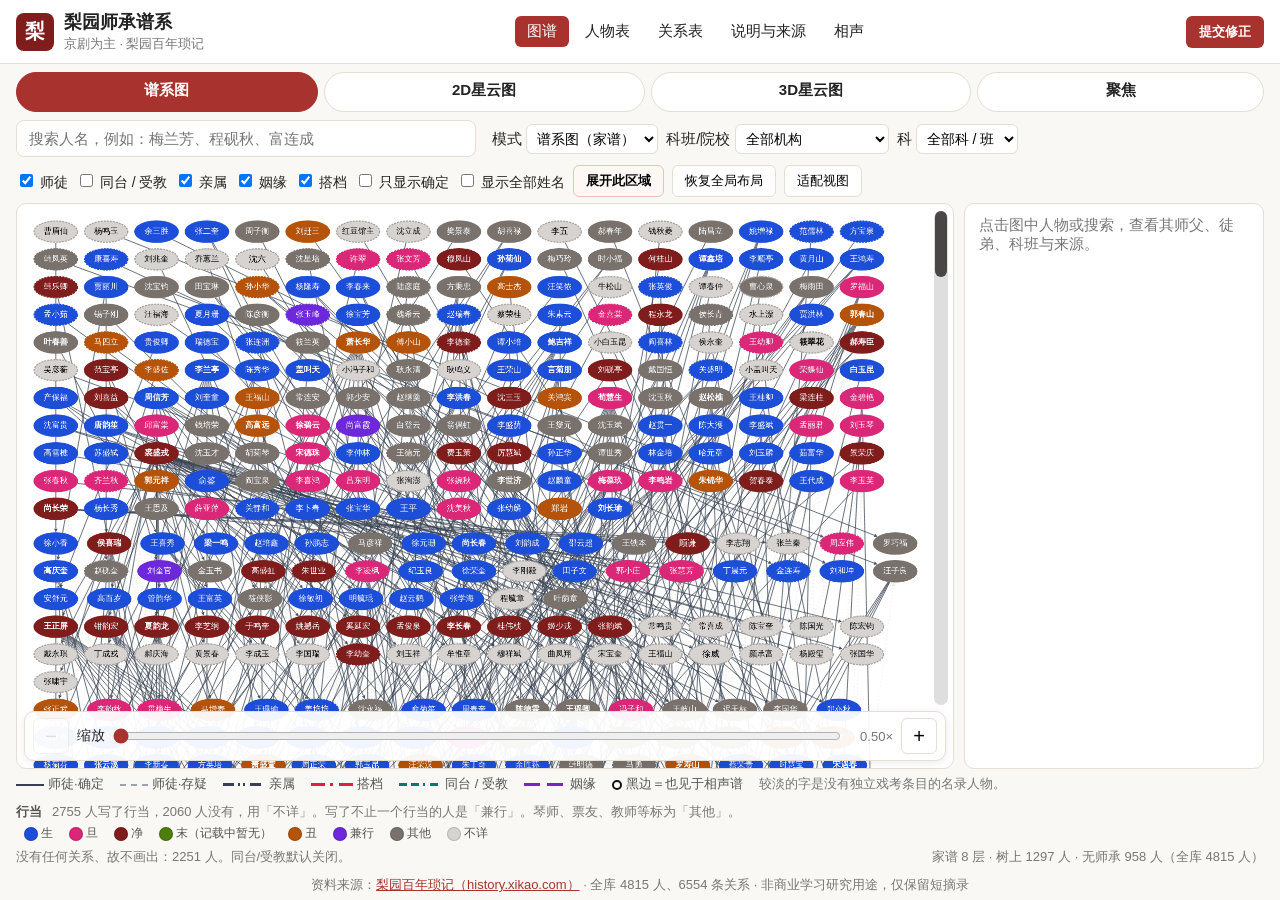
==== liyuan/index.html @ 57d7aba0 "Color the liyuan family tree by 生旦净末丑. The tree fill follows the recorded role, with 兼行 when more th" ====
<!doctype html>
<html lang="zh-CN">
<head>
<meta charset="utf-8">
<meta name="viewport" content="width=device-width, initial-scale=1">
<title>梨园师承谱系 · 京剧为主</title>
<meta name="description" content="根据梨园百年琐记整理的京剧为主师承谱系：师徒、亲属、搭档，以及科班与院校。">
<link rel="icon" href="data:image/svg+xml,%3Csvg xmlns='http://www.w3.org/2000/svg' viewBox='0 0 32 32'%3E%3Crect width='32' height='32' rx='6' fill='%237f1d1d'/%3E%3Ctext x='16' y='22' text-anchor='middle' font-size='18' fill='white' font-family='serif'%3E梨%3C/text%3E%3C/svg%3E">
<link rel="stylesheet" href="../assets/style.css">
<link rel="stylesheet" href="../assets/mobile.css">
<link rel="stylesheet" href="assets/liyuan.css">
</head>
<body>
<header>
  <div class="brand"><span class="logo">梨</span><div><h1>梨园师承谱系</h1><small>京剧为主 · 梨园百年琐记</small></div></div>
  <nav>
    <a href="#tree" data-view="graph">图谱</a>
    <a href="#people" data-view="people">人物表</a>
    <a href="#relations" data-view="relations">关系表</a>
    <a href="#about" data-view="about">说明与来源</a>
    <a href="../">相声</a>
  </nav>
  <button type="button" id="feedbackBtn" class="feedback-btn" title="需要 GitHub 账号。将打开预填好的议题；本站不接收邮件。">提交修正</button>
</header>

<main>
<section id="view-graph" class="view">
  <div class="mode-tabs" role="tablist">
    <a href="#tree" data-mode="tree" title="自上而下的家谱，一代一代往下排">谱系图</a>
    <a href="#nebula" data-mode="nebula" title="星团式布局">2D星云图</a>
    <a href="#3d" data-mode="network" title="全网络。地址 #graph 仍打开这一张">3D星云图</a>
    <a href="#graph" data-mode="ego" title="从一个人向外看师承">聚焦</a>
  </div>
  <div class="toolbar">
    <div class="search">
      <input id="q" type="search" placeholder="搜索人名，例如：梅兰芳、程砚秋、富连成" autocomplete="off">
      <ul id="suggest" class="suggest" hidden></ul>
    </div>
    <div class="ctrl">
      <label class="phone-hide">模式
        <select id="mode">
          <option value="tree">谱系图（家谱）</option>
          <option value="nebula">2D星云图</option>
          <option value="network">3D星云图</option>
          <option value="ego">聚焦所选人物</option>
        </select>
      </label>
      <label class="ego-only">向下代数 <select id="depthDown"><option>1</option><option selected>2</option><option>3</option><option>4</option></select></label>
      <label class="ego-only">向上 <select id="depthUp"><option>1</option><option>2</option><option>3</option><option selected>99</option></select></label>
      <label class="phone-hide" hidden>代数 <select id="gmin"></select> – <select id="gmax"></select></label>
      <label>科班/院校 <select id="inst"><option value="">全部机构</option></select></label>
      <label>科 <select id="cohort"><option value="">全部科 / 班</option></select></label>
      <button type="button" id="filterToggle" aria-expanded="false">筛选</button>
    </div>
    <div class="ctrl types">
      <label class="t-md"><input type="checkbox" data-type="master_disciple" checked> 师徒</label>
      <label class="t-other"><input type="checkbox" data-type="other"> 同台 / 受教</label>
      <label class="t-kin"><input type="checkbox" data-type="kin" checked> 亲属</label>
      <label class="t-mar"><input type="checkbox" data-type="marriage" checked> 姻缘</label>
      <label class="t-partner"><input type="checkbox" id="showPartner" checked> 搭档</label>
      <label class="t-dis"><input type="checkbox" id="onlyDoc"> 只显示确定</label>
      <label><input type="checkbox" id="labels"> 显示全部姓名</label>
      <button id="expand" type="button" title="放大到能看清姓名。其他人仍留在图上，缩小或拖动都能看到。">展开此区域</button>
      <button id="resetLayout" type="button" title="缩小，回到完整全局布局">恢复全局布局</button>
      <button id="fit" type="button">适配视图</button>
    </div>
  </div>
  <div class="graph-wrap">
    <div class="cy-stage">
      <div id="cy" aria-label="梨园师承关系图"></div>
      <svg id="hull" aria-hidden="true"></svg>
      <div class="zoombar" role="group" aria-label="缩放">
        <button type="button" id="zoomOut" aria-label="缩小">−</button>
        <span class="zoom-label" id="zoomLabel">缩放</span>
        <input id="zoom" type="range" min="0" max="1000" step="1" value="0" aria-labelledby="zoomLabel">
        <span id="zoomVal">1×</span>
        <button type="button" id="zoomIn" aria-label="放大">+</button>
      </div>
    </div>
    <div id="panelDock">
      <button type="button" id="panelHandle" class="panel-handle">人物详情</button>
      <aside id="panel"><div class="placeholder">点击图中人物或搜索，查看其师父、徒弟、科班与来源。</div></aside>
    </div>
  </div>
  <div class="legend">
    <span><i class="ln md"></i>师徒·确定</span>
    <span><i class="ln md-dis"></i>师徒·存疑</span>
    <span><i class="ln kin"></i>亲属</span>
    <span><i class="ln partner"></i>搭档</span>
    <span><i class="ln other"></i>同台 / 受教</span>
    <span><i class="ln mar"></i>姻缘</span>
    <span><i class="dot xo"></i>黑边＝也见于相声谱</span>
    <span class="muted">较淡的字是没有独立戏考条目的名录人物。</span>
    <div id="lyColorLegend" class="ly-color-legend"></div>
    <span class="muted" id="hiddenNote"></span>
    <span id="stat"></span>
  </div>
</section>

<section id="view-people" class="view" hidden>
  <div class="tbl-tools"><input id="pq" type="search" placeholder="筛选人物（姓名/艺名/行当）"> <select id="pgen"><option value="">全部行当</option></select> <span id="pcount"></span></div>
  <div class="tbl-wrap"><table id="ptable"><thead><tr>
    <th data-k="name">姓名</th><th data-k="hangdang">行当</th><th data-k="birth">生卒</th><th data-k="liupai">流派</th>
    <th data-k="masters">师父</th><th data-k="schools">科班/院校</th><th>来源</th></tr></thead><tbody></tbody></table></div>
</section>

<section id="view-relations" class="view" hidden>
  <div class="tbl-tools"><input id="rq" type="search" placeholder="筛选关系（人名/说明）">
    <select id="rtype"><option value="">全部类型</option><option value="master_disciple">师徒</option><option value="other">同台/受教</option><option value="kin">亲属</option><option value="marriage">姻缘</option><option value="partner">搭档</option></select>
    <select id="rconf"><option value="">全部可信度</option><option value="documented">确定</option><option value="disputed">存疑</option></select> <span id="rcount"></span></div>
  <div class="tbl-wrap"><table id="rtable"><thead><tr>
    <th data-k="type">类型</th><th data-k="fromName">从（师/长）</th><th data-k="toName">到（徒/亲）</th><th data-k="detail">说明</th><th data-k="confidence">可信度</th><th>来源</th></tr></thead><tbody></tbody></table></div>
</section>

<section id="view-about" class="view" hidden>
  <article class="about">
    <h2>说明</h2>
    <p>本页整理京剧为主的梨园师承，供个人、非商业的学习研究使用。资料来源：<a href="https://history.xikao.com/" target="_blank" rel="noopener">梨园百年琐记（history.xikao.com）</a>。每个人物侧栏都链回戏考原条目。正文只摘录条目开头的一小段，版权归原作者及戏考所有，请勿作商业用途或整篇转载。</p>
    <h3>图上有什么</h3>
    <ul>
      <li><b>师徒</b>只收录戏考师承谱图和正文里写明的拜师、学艺、私淑。同科班、同一科（如盛字科）或科班教师身份<b>不会</b>被当成师徒。</li>
      <li><b>搭档</b>包括长期合作、挎刀配戏、琴师与鼓师。<b>亲属</b>和<b>姻缘</b>来自族谱图与正文中的称谓。</li>
      <li><b>同台 / 受教</b>默认关掉。同台不等于固定搭档，受教不等于拜师；打开后图会密很多。</li>
      <li>确定关系用实线，存疑用虚线。一条关系都没有的人不画出。没有独立戏考条目、只出现在别人名单里的人画得更淡。</li>
      <li>菱形节点是和高置信度对上了相声谱系的人，侧栏可以一键跳到相声图谱里的同一人。</li>
    </ul>
    <h3>科班与院校</h3>
    <p>工具栏可以选择富连成、中华戏曲专科学校等机构，再选一科（喜、连、富、盛、世、元、韵……）。成员会高亮；在 2D星云图上，还会用一块半透明的范围把他们圈起来。谱系图按生、旦、净、末、丑上色。</p>
    <h3>谱系图</h3>
    <p>家谱自上而下。最早的一辈在上，然后一代一代往下。深度按师徒关系计算，不另造师父。没有师承、但有亲属或搭档的人放在下方「无师承，但有其他关系」。</p>
    <p class="muted" id="buildinfo"></p>
    <h3 id="srcs">来源列表</h3>
    <ol id="sourceList"></ol>
    <p id="hiddenAbout" hidden></p>
  </article>
</section>
</main>
<footer>资料来源：<a href="https://history.xikao.com/" target="_blank" rel="noopener">梨园百年琐记（history.xikao.com）</a> · <span id="footcount"></span> · 非商业学习研究用途，仅保留短摘录</footer>
<dialog id="feedbackDlg" aria-labelledby="fbHeading">
  <div class="dlg">
    <h2 id="fbHeading">提交修正</h2>
    <p>下面的标题和正文会带到 GitHub 的新议题里。请补上哪里有误、正确信息和来源链接。师承以戏考原文为准，请不要要求把同科班推成师徒。</p>
    <p class="notice">提交需要 GitHub 账号。本站没有邮箱或其他反馈通道。</p>
    <p class="fb-kicker">预填标题</p>
    <p id="fbTitle" class="fb-title"></p>
    <p class="fb-kicker">预填正文</p>
    <pre id="fbPreview" class="fb-preview"></pre>
    <div class="dlg-actions">
      <button type="button" id="fbClose">取消</button>
      <a id="feedbackGo" class="feedback-btn" target="_blank" rel="noopener">前往 GitHub 提交</a>
    </div>
  </div>
</dialog>
<script src="../vendor/cytoscape.min.js"></script>
<script src="../assets/mobile.js"></script>
<script src="assets/app.js"></script>
</body>
</html>
---- assets/style.css ----
:root{--bg:#faf8f4;--fg:#222;--muted:#777;--card:#fff;--line:#e4ded3;--accent:#a8322d;--md:#6b6b6b;--kin:#c0392b;--mar:#8e44ad;--other:#16a085;--dis:#e67e22}
*{box-sizing:border-box}
html,body{margin:0;height:100%;background:var(--bg);color:var(--fg);font-family:-apple-system,"PingFang SC","Noto Sans CJK SC","Microsoft YaHei",sans-serif;font-size:15px}
a{color:var(--accent)}
header{display:flex;align-items:center;justify-content:space-between;gap:12px;padding:10px 16px;background:#fff;border-bottom:1px solid var(--line);position:sticky;top:0;z-index:10;flex-wrap:wrap}
.brand{display:flex;align-items:center;gap:10px}
.logo{display:inline-grid;place-items:center;width:38px;height:38px;border-radius:8px;background:var(--accent);color:#fff;font-weight:700;font-size:20px;font-family:"Noto Serif CJK SC",serif}
h1{font-size:18px;margin:0;font-family:"Noto Serif CJK SC",serif}
.brand small{color:var(--muted)}
nav{display:flex;gap:4px;flex-wrap:wrap}
nav a{padding:6px 12px;border-radius:6px;text-decoration:none;color:var(--fg)}
nav a.active{background:var(--accent);color:#fff}
main{padding:12px 16px}
.mode-tabs{display:flex;gap:6px;margin:0 0 8px;flex-wrap:wrap}
.mode-tabs a{flex:1 1 auto;text-align:center;padding:8px 14px;border-radius:999px;text-decoration:none;border:1px solid var(--line);background:#fff;color:var(--fg);font-weight:600;min-height:40px}
.mode-tabs a.active{background:var(--accent);color:#fff;border-color:var(--accent)}
.toolbar{display:flex;flex-wrap:wrap;gap:8px 16px;align-items:center;margin-bottom:8px}
.search{position:relative;flex:1 1 280px;max-width:460px}
.search input{width:100%;padding:9px 12px;border:1px solid var(--line);border-radius:8px;font-size:15px;background:#fff}
.suggest{position:absolute;left:0;right:0;top:100%;margin:2px 0 0;padding:0;list-style:none;background:#fff;border:1px solid var(--line);border-radius:8px;max-height:320px;overflow:auto;z-index:20;box-shadow:0 6px 18px rgba(0,0,0,.08)}
.suggest li{padding:7px 12px;cursor:pointer;display:flex;justify-content:space-between;gap:8px}
.suggest li:hover,.suggest li.sel{background:#f4ece6}
.suggest small{color:var(--muted)}
.ctrl{display:flex;flex-wrap:wrap;gap:8px;align-items:center}
.ctrl select,.tbl-tools select,.tbl-tools input{padding:5px 6px;border:1px solid var(--line);border-radius:6px;background:#fff;font-size:14px}
.types label{font-size:14px;white-space:nowrap}
button{padding:6px 12px;border:1px solid var(--line);border-radius:6px;background:#fff;cursor:pointer}
button:disabled{opacity:.45;cursor:default}
#expand{border-color:#e7c3b8;background:#fff7f4;font-weight:600}
.graph-wrap{display:flex;gap:10px;height:calc(100vh - 210px);min-height:420px}
.cy-stage{position:relative;flex:1;min-width:0;min-height:0;display:flex}
#cy{flex:1;background:#fff;border:1px solid var(--line);border-radius:10px;min-width:0}
.zoombar{position:absolute;z-index:6;left:8px;right:8px;bottom:8px;display:flex;align-items:center;gap:8px;padding:6px 8px;background:rgba(255,255,255,.94);border:1px solid var(--line);border-radius:10px;box-shadow:0 2px 10px rgba(0,0,0,.08)}
.tree-scroll{position:absolute;z-index:7;display:none;background:rgba(28,25,23,.14);border-radius:8px;touch-action:none}
.tree-scroll.show{display:block}
.tree-scroll.y{width:14px;top:8px;right:6px;bottom:64px;cursor:pointer}
.tree-scroll.x{height:14px;left:8px;right:26px;bottom:58px;cursor:pointer}
.tree-scroll .thumb{position:absolute;background:#292524;border-radius:8px;opacity:.82}
.tree-scroll.y .thumb{left:1px;right:1px}
.tree-scroll.x .thumb{top:1px;bottom:1px}
.zoom-label{font-size:14px;white-space:nowrap}
.zoombar input[type=range]{flex:1;min-width:0;height:28px;margin:0;accent-color:var(--accent)}
.zoombar button{min-width:36px;height:36px;padding:0 10px;font-size:20px;line-height:1}
.zoombar button:disabled{opacity:.4;cursor:default}
#zoomVal{min-width:3.4em;text-align:right;font-variant-numeric:tabular-nums;color:var(--muted);font-size:13px}
.feedback-btn{background:var(--accent);color:#fff;border-color:transparent;font-weight:600}
a.feedback-btn{text-decoration:none;display:inline-block}
.feedback-btn:hover{filter:brightness(1.08)}
header .feedback-btn{white-space:nowrap}
.panel-actions{display:flex;flex-wrap:wrap;gap:8px;margin-top:12px}
.panel-actions button,.panel-actions .feedback-btn{flex:1 1 140px}
#panel{background:var(--card);border:1px solid var(--line);border-radius:10px;padding:12px 14px;overflow:auto}
.tree-only{display:none;gap:4px;align-items:center}
.xo-badge{margin:8px 0;padding:8px 10px;background:#fff7ed;border:1px solid #fdba74;border-radius:8px;font-size:14px}
.tree-only button.on{background:var(--accent);color:#fff;border-color:transparent}
#panel h2{margin:0 0 4px;font-family:"Noto Serif CJK SC",serif;font-size:22px}
#panel .meta{color:var(--muted);font-size:13px;margin-bottom:8px}
#panel h3{font-size:14px;margin:12px 0 4px;color:var(--accent)}
#panel ul{margin:0;padding-left:18px}
#panel li{margin:2px 0}
.pl{cursor:pointer;color:var(--accent);text-decoration:underline dotted}
.tag{display:inline-block;font-size:12px;padding:1px 6px;border-radius:10px;background:#f0e9e1;margin-left:4px;color:#555}
.tag.dis{background:#fde7d2;color:#a75500}
.placeholder{color:var(--muted)}
.legend{display:flex;flex-wrap:wrap;gap:6px 16px;font-size:13px;color:#555;margin-top:8px;align-items:center}
.ln{display:inline-block;width:28px;height:0;border-top:2px solid var(--md);vertical-align:middle;margin-right:4px}
.ln.md{border-top:2.5px solid #374151}
.ln.md-dis{border-top:2px dashed #9ca3af}
.ln.kin{width:42px;height:3px;border:none;background:repeating-linear-gradient(90deg,#374151 0 11px,transparent 11px 15px,#374151 15px 17px,transparent 17px 20px,#374151 20px 22px,transparent 22px 27px)}
.ln.mar{width:42px;height:3px;border:none;background:repeating-linear-gradient(90deg,#7e22ce 0 16px,transparent 16px 23px)}
.ln.other{width:42px;height:3px;border:none;background:repeating-linear-gradient(90deg,#0f766e 0 8px,transparent 8px 12px,#0f766e 12px 20px,transparent 20px 24px,#0f766e 24px 26px,transparent 26px 31px)}
.ln.partner{width:42px;height:3px;border:none;background:repeating-linear-gradient(90deg,#e11d48 0 14px,transparent 14px 19px,#e11d48 19px 22px,transparent 22px 28px)}
.gen-swatch{display:inline-block;width:14px;height:14px;border-radius:50%;vertical-align:middle;margin:0 3px 0 8px;box-shadow:inset 0 0 0 1px rgba(0,0,0,.15);background-color:#9ca3af}
.gen-swatch.stripe{background-image:repeating-linear-gradient(45deg,rgba(255,255,255,.85) 0 3.5px,transparent 3.5px 8px)}
.dot{display:inline-block;width:10px;height:10px;border-radius:50%;background:#bbb;margin-right:4px;vertical-align:middle}
#stat{margin-left:auto;color:var(--muted)}
.tbl-tools{display:flex;gap:8px;flex-wrap:wrap;align-items:center;margin-bottom:8px}
.tbl-tools input{min-width:240px}
.tbl-wrap{overflow:auto;background:#fff;border:1px solid var(--line);border-radius:10px;max-height:calc(100vh - 170px)}
table{border-collapse:collapse;width:100%;font-size:14px}
th,td{padding:6px 8px;border-bottom:1px solid #f0ebe3;text-align:left;vertical-align:top}
th{position:sticky;top:0;background:#f7f2ec;cursor:pointer;white-space:nowrap;user-select:none}
th.asc::after{content:" ▲"}th.desc::after{content:" ▼"}
td.notes{max-width:360px;color:#555;font-size:13px}
.about{max-width:860px;background:#fff;border:1px solid var(--line);border-radius:10px;padding:16px 22px;line-height:1.7}
.about h2,.about h3{font-family:"Noto Serif CJK SC",serif}
.muted{color:var(--muted)}
#sourceList{font-size:13px;word-break:break-all}
footer{padding:10px 16px;color:var(--muted);font-size:13px;text-align:center}
@media (min-width:821px){
  body:has(#view-graph:not([hidden])){
    height:100%;
    height:100dvh;
    overflow:hidden;
    display:flex;
    flex-direction:column;
  }
  body:has(#view-graph:not([hidden])) main{
    flex:1 1 auto;
    min-height:0;
    display:flex;
    flex-direction:column;
    overflow:hidden;
    padding:8px 16px 4px;
  }
  body:has(#view-graph:not([hidden])) #view-graph{
    flex:1 1 auto;
    min-height:0;
    display:flex;
    flex-direction:column;
    overflow:hidden;
  }
  body:has(#view-graph:not([hidden])) .toolbar{margin-bottom:6px}
  body:has(#view-graph:not([hidden])) .graph-wrap{
    flex:1 1 auto;
    height:auto;
    min-height:0;
  }
  body:has(#view-graph:not([hidden])) .legend{
    flex:0 1 auto;
    max-height:min(168px,24vh);
    overflow:auto;
    margin-top:6px;
  }
  body:has(#view-graph:not([hidden])) footer{flex:0 0 auto;padding:6px 16px}
}
dialog{border:none;border-radius:12px;padding:0;max-width:560px;width:min(560px,calc(100vw - 24px));box-shadow:0 16px 48px rgba(0,0,0,.22);color:var(--fg)}
dialog::backdrop{background:rgba(0,0,0,.45)}
.dlg{padding:16px 18px 18px;max-height:min(84vh,760px);overflow:auto}
.dlg h2{margin:0 0 8px;font-family:"Noto Serif CJK SC",serif;font-size:20px}
.dlg p{margin:8px 0;line-height:1.6}
.dlg .notice{background:#f7f2ec;border-radius:8px;padding:8px 10px}
.fb-kicker{margin:12px 0 2px;font-size:12px;color:var(--muted)}
.fb-title{margin:0;font-weight:700}
.fb-preview{margin:0;max-height:28vh;overflow:auto;white-space:pre-wrap;word-break:break-word;background:#faf8f4;border:1px solid var(--line);border-radius:8px;padding:8px 10px;font:13px/1.55 inherit}
.dlg-actions{display:flex;justify-content:flex-end;gap:8px;flex-wrap:wrap;margin-top:14px}
@media (max-width:820px){
  .graph-wrap{flex-direction:column;height:auto}
  .cy-stage{flex:none;height:62vh;min-height:360px}
  #cy{height:100%;min-height:0}
  .zoombar{left:6px;right:6px;bottom:6px;padding:8px}
  .zoombar button{min-width:44px;height:44px}
  .zoombar input[type=range]{height:36px}
  #panel{width:auto;max-height:none}
  header{padding:8px 10px} main{padding:8px}
  header .feedback-btn,.panel-actions button{min-height:44px;padding:8px 14px}
  .tbl-wrap{max-height:none}
  .dlg-actions{justify-content:stretch}
  .dlg-actions button,.dlg-actions a{flex:1 1 auto;text-align:center}
}
---- assets/mobile.css ----
/* Layout shells. data-layout is set by assets/mobile.js. */
html, body { max-width: 100%; }
html[data-layout="sheet"] body,
html[data-layout="drawer"] body { overflow-x: hidden; }

.panel-handle {
  display: none;
  border: 0;
  background: transparent;
  font-weight: 700;
  color: var(--accent, #a8322d);
  min-height: 44px;
  width: 100%;
  cursor: pointer;
}
.panel-handle::before {
  content: "";
  display: block;
  width: 36px;
  height: 4px;
  border-radius: 4px;
  background: #d9d0c4;
  margin: 0 auto 4px;
}

#filterToggle { display: none; min-height: 44px; }

/* Phone portrait and folded narrow screens: bottom sheet. */
html[data-layout="sheet"] header { padding: 8px 10px; gap: 6px; }
html[data-layout="sheet"] h1 { font-size: 16px; }
html[data-layout="sheet"] .brand small { display: none; }
html[data-layout="sheet"] nav { order: 3; width: 100%; overflow-x: auto; flex-wrap: nowrap; }
html[data-layout="sheet"] nav a { flex: 0 0 auto; min-height: 40px; display: inline-flex; align-items: center; }
html[data-layout="sheet"] main { padding: 8px; }
html[data-layout="sheet"] .mode-tabs { flex-wrap: nowrap; overflow-x: auto; gap: 4px; }
html[data-layout="sheet"] .mode-tabs a { flex: 0 0 auto; padding: 8px 12px; font-size: 14px; min-height: 44px; display: inline-flex; align-items: center; }
html[data-layout="sheet"] #filterToggle { display: inline-flex; align-items: center; }
html[data-layout="sheet"] .toolbar .ctrl.types { display: none; width: 100%; }
html[data-layout="sheet"] .toolbar.filters-open .ctrl.types { display: flex; }
html[data-layout="sheet"] .search { flex: 1 1 100%; max-width: none; }
html[data-layout="sheet"] body,
html[data-layout="drawer"] body {
  height: 100%;
  display: flex;
  flex-direction: column;
}
html[data-layout="sheet"] main,
html[data-layout="drawer"] main {
  flex: 1 1 auto;
  min-height: 0;
  display: flex;
  flex-direction: column;
  overflow: auto;
  padding: 6px 8px;
}
html[data-layout="sheet"] #view-graph:not([hidden]),
html[data-layout="drawer"] #view-graph:not([hidden]) {
  flex: 1 1 auto;
  min-height: 0;
  height: 100%;
  display: flex;
  flex-direction: column;
  overflow: hidden;
}
html[data-layout="sheet"] .phone-hide,
html[data-layout="drawer"] .phone-hide { display: none; }
html[data-layout="sheet"] .graph-wrap,
html[data-layout="drawer"] .graph-wrap {
  flex: 1 1 auto;
  display: flex;
  flex-direction: column;
  height: auto;
  min-height: 140px;
}
html[data-layout="sheet"] .cy-stage,
html[data-layout="drawer"] .cy-stage { flex: 1 1 auto; height: auto; min-height: 0; }
html[data-layout="sheet"] .legend {
  max-height: 2.6em;
  overflow: hidden;
  margin-top: 4px;
}
html[data-layout="sheet"] footer,
html[data-layout="drawer"] footer { display: none; }
html[data-layout="sheet"] #panelDock {
  position: fixed;
  left: 0;
  right: 0;
  bottom: 0;
  z-index: 30;
  width: auto;
  height: min(52vh, 460px);
  background: #fff;
  border: 1px solid var(--line, #e4ded3);
  border-radius: 16px 16px 0 0;
  box-shadow: 0 -8px 28px rgba(0,0,0,.12);
  display: flex;
  flex-direction: column;
  transition: transform .22s ease;
}
html[data-layout="sheet"] #panelDock.collapsed { transform: translateY(calc(100% - 48px)); }
html[data-layout="sheet"] .panel-handle { display: block; }
html[data-layout="sheet"] #panel {
  width: auto;
  flex: 1;
  border: 0;
  border-radius: 0;
  min-height: 0;
}
html[data-layout="sheet"] .zoombar { bottom: 56px; }
html[data-layout="sheet"] .legend { font-size: 12px; }

/* Phone landscape: graph uses the wide area, details in a right drawer. */
html[data-layout="drawer"] header { padding: 6px 10px; flex-wrap: nowrap; gap: 8px; }
html[data-layout="drawer"] nav { flex-wrap: nowrap; overflow-x: auto; }
html[data-layout="drawer"] .mode-tabs { flex-wrap: nowrap; overflow-x: auto; margin-bottom: 4px; }
html[data-layout="drawer"] .toolbar { flex-wrap: nowrap; overflow-x: auto; gap: 6px; margin-bottom: 4px; }
html[data-layout="drawer"] .search { flex: 1 1 160px; min-width: 120px; max-width: none; }
html[data-layout="drawer"] .legend { display: none; }
html[data-layout="drawer"] .brand small,
html[data-layout="drawer"] header .feedback-btn { display: none; }
html[data-layout="drawer"] main { padding: 6px 8px; }
html[data-layout="drawer"] .mode-tabs a { min-height: 40px; padding: 6px 10px; font-size: 13px; display: inline-flex; align-items: center; }
html[data-layout="drawer"] #filterToggle { display: inline-flex; align-items: center; }
html[data-layout="drawer"] .toolbar .ctrl.types { display: none; }
html[data-layout="drawer"] .toolbar.filters-open .ctrl.types { display: flex; width: 100%; }
html[data-layout="drawer"] .graph-wrap {
  min-height: 120px;
}
html[data-layout="drawer"] #panelDock {
  position: fixed;
  top: 52px;
  right: 0;
  bottom: 0;
  z-index: 30;
  width: min(300px, 46vw);
  background: #fff;
  border-left: 1px solid var(--line, #e4ded3);
  box-shadow: -8px 0 24px rgba(0,0,0,.1);
  display: flex;
  flex-direction: row;
  transition: transform .22s ease;
}
html[data-layout="drawer"] #panelDock.collapsed { transform: translateX(calc(100% - 44px)); }
html[data-layout="drawer"] .panel-handle {
  display: flex;
  align-items: center;
  justify-content: center;
  width: 44px;
  min-height: 44px;
  writing-mode: vertical-rl;
  border-right: 1px solid var(--line, #e4ded3);
}
html[data-layout="drawer"] .panel-handle::before { display: none; }
html[data-layout="drawer"] #panel { width: auto; flex: 1; border: 0; border-radius: 0; min-width: 0; }

/* Tablet / unfolded foldable: keep the two-pane desktop arrangement. */
html[data-layout="pane"] .graph-wrap {
  display: flex;
  flex-direction: row;
  flex-wrap: nowrap;
  align-items: stretch;
  height: calc(var(--app-h, 100vh) - 220px);
  min-height: 420px;
}
html[data-layout="pane"] body:has(#view-graph:not([hidden])) .graph-wrap{
  height:auto;
  min-height:0;
}
html[data-layout="pane"] .cy-stage { flex: 1 1 auto; height: auto; min-height: 0; min-width: 0; }
html[data-layout="pane"] #panelDock {
  display: flex;
  flex-direction: column;
  width: 300px;
  flex: 0 0 300px;
  min-width: 0;
  min-height: 0;
  position: relative;
}
html[data-layout="pane"] #panel { width: auto; flex: 1; max-height: none; }

html[data-layout="sheet"] button,
html[data-layout="drawer"] button,
html[data-layout="sheet"] .mode-tabs a,
html[data-layout="drawer"] .mode-tabs a { min-height: 40px; }
---- liyuan/assets/liyuan.css ----
.logo { background: #7f1d1d; }
#hull {
  position: absolute;
  inset: 0;
  width: 100%;
  height: 100%;
  pointer-events: none;
  z-index: 4;
  overflow: visible;
}
#hull path {
  fill: rgba(180, 83, 9, 0.14);
  stroke: rgba(154, 52, 18, 0.8);
  stroke-width: 2;
}
#hull text {
  font-size: 15px;
  font-weight: 700;
  fill: #9a3412;
  text-anchor: middle;
}
.dot.xo {
  background: #fff;
  border: 2px solid #111;
  transform: none;
  border-radius: 50%;
}
.ly-color-legend{flex:1 1 100%;display:flex;flex-direction:column;gap:4px;margin-top:4px}
.ly-keyline{display:flex;flex-wrap:wrap;gap:6px 10px;align-items:center}
.ly-keyline button.on{background:var(--accent);color:#fff;border-color:transparent}
.ly-chips{display:flex;flex-wrap:wrap;gap:2px 8px}
.ly-chip{display:inline-flex;align-items:center;font-size:12px;white-space:nowrap}
#roleFold summary{cursor:pointer;font-weight:700}
#roleFold p{margin:4px 0}
.bio { margin: 8px 0; line-height: 1.6; font-size: 14px; }
#inst, #cohort { max-width: 11em; }
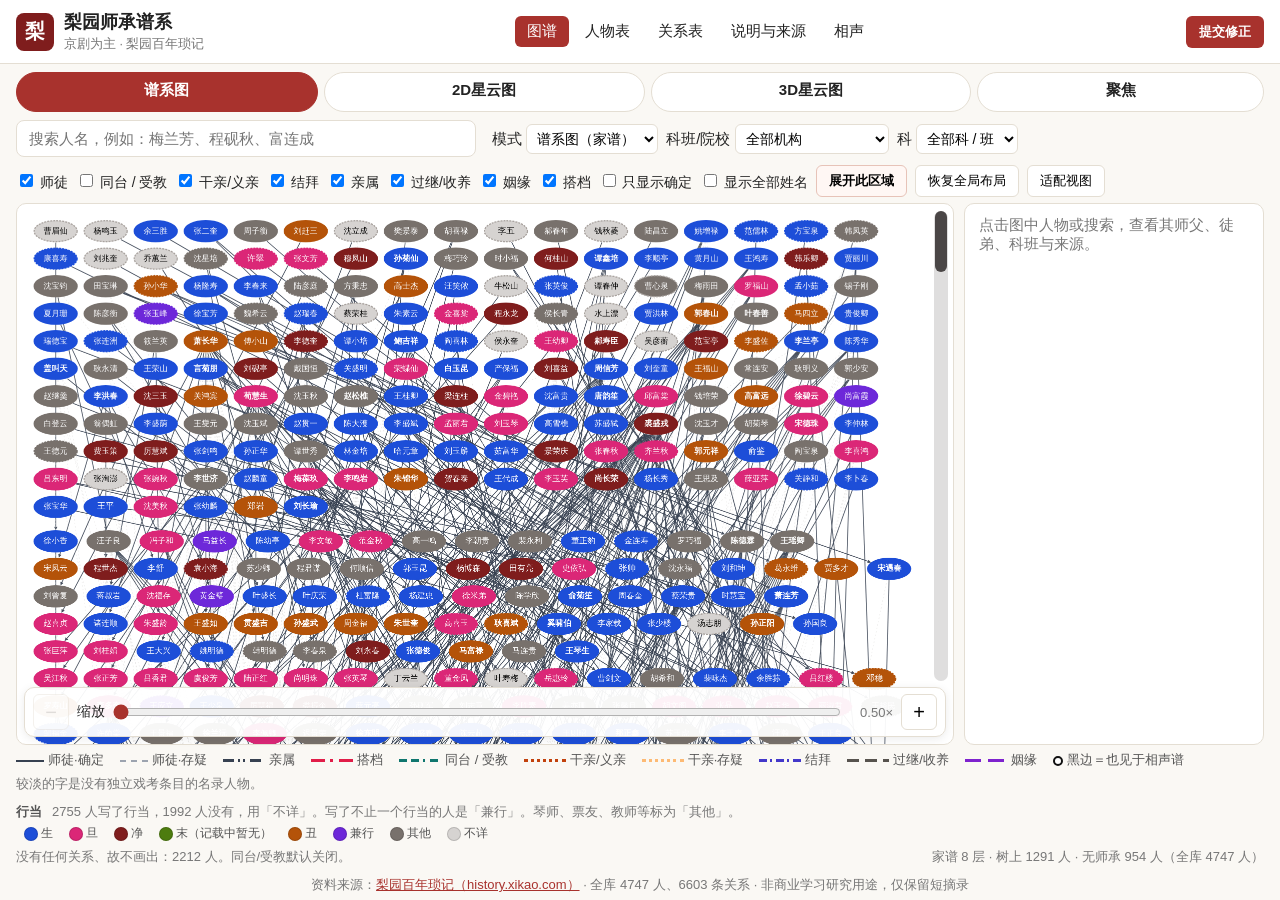
==== commit 534b5ff6: "补上干亲、结拜和过继关系。 相声与梨园各收入新边，并改正已有义父义子的方向。图谱、星云图、关系表和图例分别用点线、点划线和疏虚线区分这三类，存疑的线更淡。  Co-authored-by: accur" ====
--- a/liyuan/index.html
+++ b/liyuan/index.html
@@ -55,7 +55,10 @@
     <div class="ctrl types">
       <label class="t-md"><input type="checkbox" data-type="master_disciple" checked> 师徒</label>
       <label class="t-other"><input type="checkbox" data-type="other"> 同台 / 受教</label>
+      <label class="t-ganqin"><input type="checkbox" data-type="ganqin" checked> 干亲/义亲</label>
+      <label class="t-jiebai"><input type="checkbox" data-type="jiebai" checked> 结拜</label>
       <label class="t-kin"><input type="checkbox" data-type="kin" checked> 亲属</label>
+      <label class="t-guoji"><input type="checkbox" data-type="guoji" checked> 过继/收养</label>
       <label class="t-mar"><input type="checkbox" data-type="marriage" checked> 姻缘</label>
       <label class="t-partner"><input type="checkbox" id="showPartner" checked> 搭档</label>
       <label class="t-dis"><input type="checkbox" id="onlyDoc"> 只显示确定</label>
@@ -88,6 +91,10 @@
     <span><i class="ln kin"></i>亲属</span>
     <span><i class="ln partner"></i>搭档</span>
     <span><i class="ln other"></i>同台 / 受教</span>
+    <span><i class="ln ganqin"></i>干亲/义亲</span>
+    <span><i class="ln ganqin-dis"></i>干亲·存疑</span>
+    <span><i class="ln jiebai"></i>结拜</span>
+    <span><i class="ln guoji"></i>过继/收养</span>
     <span><i class="ln mar"></i>姻缘</span>
     <span><i class="dot xo"></i>黑边＝也见于相声谱</span>
     <span class="muted">较淡的字是没有独立戏考条目的名录人物。</span>
@@ -106,7 +113,7 @@
 
 <section id="view-relations" class="view" hidden>
   <div class="tbl-tools"><input id="rq" type="search" placeholder="筛选关系（人名/说明）">
-    <select id="rtype"><option value="">全部类型</option><option value="master_disciple">师徒</option><option value="other">同台/受教</option><option value="kin">亲属</option><option value="marriage">姻缘</option><option value="partner">搭档</option></select>
+    <select id="rtype"><option value="">全部类型</option><option value="master_disciple">师徒</option><option value="other">同台/受教</option><option value="ganqin">干亲/义亲</option><option value="jiebai">结拜</option><option value="kin">亲属</option><option value="guoji">过继/收养</option><option value="marriage">姻缘</option><option value="partner">搭档</option></select>
     <select id="rconf"><option value="">全部可信度</option><option value="documented">确定</option><option value="disputed">存疑</option></select> <span id="rcount"></span></div>
   <div class="tbl-wrap"><table id="rtable"><thead><tr>
     <th data-k="type">类型</th><th data-k="fromName">从（师/长）</th><th data-k="toName">到（徒/亲）</th><th data-k="detail">说明</th><th data-k="confidence">可信度</th><th>来源</th></tr></thead><tbody></tbody></table></div>
@@ -120,6 +127,7 @@
     <ul>
       <li><b>师徒</b>只收录戏考师承谱图和正文里写明的拜师、学艺、私淑。同科班、同一科（如盛字科）或科班教师身份<b>不会</b>被当成师徒。</li>
       <li><b>搭档</b>包括长期合作、挎刀配戏、琴师与鼓师。<b>亲属</b>和<b>姻缘</b>来自族谱图与正文中的称谓。</li>
+      <li><b>干亲/义亲</b>是橙色点线，箭头由义父或义母指向义子、义女。<b>结拜</b>是靛蓝色点划线，没有箭头。<b>过继/收养</b>用亲属的灰色，虚线更疏。较淡的线是存疑。</li>
       <li><b>同台 / 受教</b>默认关掉。同台不等于固定搭档，受教不等于拜师；打开后图会密很多。</li>
       <li>确定关系用实线，存疑用虚线。一条关系都没有的人不画出。没有独立戏考条目、只出现在别人名单里的人画得更淡。</li>
       <li>菱形节点是和高置信度对上了相声谱系的人，侧栏可以一键跳到相声图谱里的同一人。</li>
@@ -154,5 +162,6 @@
 <script src="../vendor/cytoscape.min.js"></script>
 <script src="../assets/mobile.js"></script>
 <script src="assets/app.js"></script>
+<!-- Cloudflare Web Analytics --><script type='module' src='https://static.cloudflareinsights.com/beacon.min.js' data-cf-beacon='{"token": "337a81f2145c44d1aca19c5d9b5fbe1d"}'></script><!-- End Cloudflare Web Analytics -->
 </body>
 </html>
--- a/assets/style.css
+++ b/assets/style.css
@@ -69,6 +69,10 @@
 .ln.kin{width:42px;height:3px;border:none;background:repeating-linear-gradient(90deg,#374151 0 11px,transparent 11px 15px,#374151 15px 17px,transparent 17px 20px,#374151 20px 22px,transparent 22px 27px)}
 .ln.mar{width:42px;height:3px;border:none;background:repeating-linear-gradient(90deg,#7e22ce 0 16px,transparent 16px 23px)}
 .ln.other{width:42px;height:3px;border:none;background:repeating-linear-gradient(90deg,#0f766e 0 8px,transparent 8px 12px,#0f766e 12px 20px,transparent 20px 24px,#0f766e 24px 26px,transparent 26px 31px)}
+.ln.ganqin{width:42px;height:0;border:none;border-top:3px dotted #c2410c}
+.ln.ganqin-dis{width:42px;height:0;border:none;border-top:3px dotted #fdba74}
+.ln.jiebai{width:42px;height:3px;border:none;background:repeating-linear-gradient(90deg,#4338ca 0 8px,transparent 8px 11px,#4338ca 11px 13px,transparent 13px 17px)}
+.ln.guoji{width:42px;height:3px;border:none;background:repeating-linear-gradient(90deg,#57534e 0 12px,transparent 12px 18px)}
 .ln.partner{width:42px;height:3px;border:none;background:repeating-linear-gradient(90deg,#e11d48 0 14px,transparent 14px 19px,#e11d48 19px 22px,transparent 22px 28px)}
 .gen-swatch{display:inline-block;width:14px;height:14px;border-radius:50%;vertical-align:middle;margin:0 3px 0 8px;box-shadow:inset 0 0 0 1px rgba(0,0,0,.15);background-color:#9ca3af}
 .gen-swatch.stripe{background-image:repeating-linear-gradient(45deg,rgba(255,255,255,.85) 0 3.5px,transparent 3.5px 8px)}
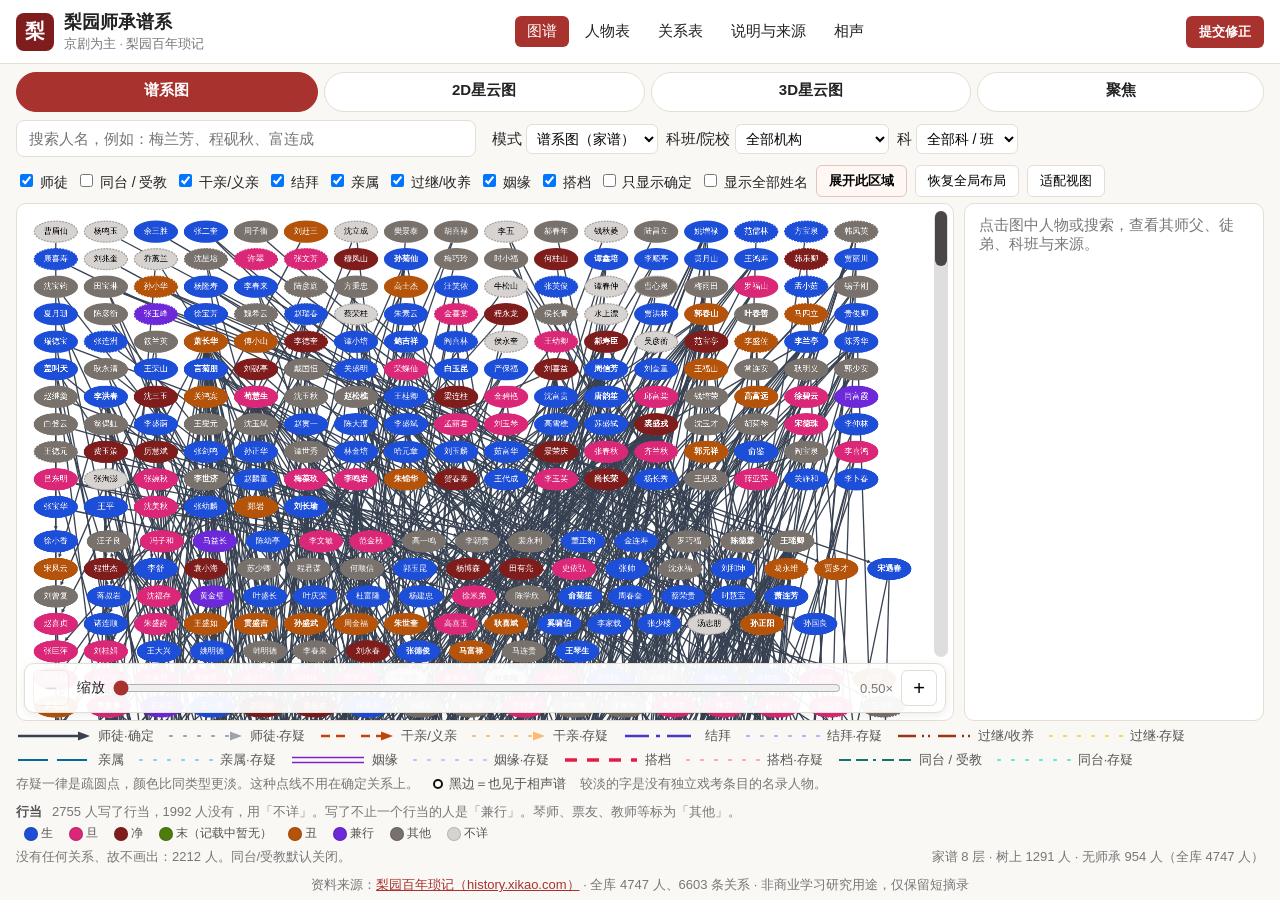
==== commit 9feeff3a: "统一关系线型：存疑一律用疏圆点，颜色和线样与图例一致。 师徒不再被选中高亮涂成实线红色；每种关系用各自的颜色和线样，图例改成同样的线样并始终全部展开。  Co-authored-by: accurat" ====
--- a/liyuan/index.html
+++ b/liyuan/index.html
@@ -86,16 +86,23 @@
     </div>
   </div>
   <div class="legend">
-    <span><i class="ln md"></i>师徒·确定</span>
-    <span><i class="ln md-dis"></i>师徒·存疑</span>
-    <span><i class="ln kin"></i>亲属</span>
-    <span><i class="ln partner"></i>搭档</span>
-    <span><i class="ln other"></i>同台 / 受教</span>
-    <span><i class="ln ganqin"></i>干亲/义亲</span>
-    <span><i class="ln ganqin-dis"></i>干亲·存疑</span>
-    <span><i class="ln jiebai"></i>结拜</span>
-    <span><i class="ln guoji"></i>过继/收养</span>
-    <span><i class="ln mar"></i>姻缘</span>
+    <span><i class="ln" data-line="md"></i>师徒·确定</span>
+    <span><i class="ln" data-line="md" data-dis="1"></i>师徒·存疑</span>
+    <span><i class="ln" data-line="ganqin"></i>干亲/义亲</span>
+    <span><i class="ln" data-line="ganqin" data-dis="1"></i>干亲·存疑</span>
+    <span><i class="ln" data-line="jiebai"></i>结拜</span>
+    <span><i class="ln" data-line="jiebai" data-dis="1"></i>结拜·存疑</span>
+    <span><i class="ln" data-line="guoji"></i>过继/收养</span>
+    <span><i class="ln" data-line="guoji" data-dis="1"></i>过继·存疑</span>
+    <span><i class="ln" data-line="kin"></i>亲属</span>
+    <span><i class="ln" data-line="kin" data-dis="1"></i>亲属·存疑</span>
+    <span><i class="ln" data-line="mar"></i>姻缘</span>
+    <span><i class="ln" data-line="mar" data-dis="1"></i>姻缘·存疑</span>
+    <span><i class="ln" data-line="partner"></i>搭档</span>
+    <span><i class="ln" data-line="partner" data-dis="1"></i>搭档·存疑</span>
+    <span><i class="ln" data-line="other"></i>同台 / 受教</span>
+    <span><i class="ln" data-line="other" data-dis="1"></i>同台·存疑</span>
+    <span class="muted">存疑一律是疏圆点，颜色比同类型更淡。这种点线不用在确定关系上。</span>
     <span><i class="dot xo"></i>黑边＝也见于相声谱</span>
     <span class="muted">较淡的字是没有独立戏考条目的名录人物。</span>
     <div id="lyColorLegend" class="ly-color-legend"></div>
@@ -127,9 +134,9 @@
     <ul>
       <li><b>师徒</b>只收录戏考师承谱图和正文里写明的拜师、学艺、私淑。同科班、同一科（如盛字科）或科班教师身份<b>不会</b>被当成师徒。</li>
       <li><b>搭档</b>包括长期合作、挎刀配戏、琴师与鼓师。<b>亲属</b>和<b>姻缘</b>来自族谱图与正文中的称谓。</li>
-      <li><b>干亲/义亲</b>是橙色点线，箭头由义父或义母指向义子、义女。<b>结拜</b>是靛蓝色点划线，没有箭头。<b>过继/收养</b>用亲属的灰色，虚线更疏。较淡的线是存疑。</li>
+      <li><b>干亲/义亲</b>是橙色成对短划，箭头由义父或义母指向义子、义女。<b>结拜</b>是靛蓝色长划加点，没有箭头。<b>过继/收养</b>是褐色点点划。<b>姻缘</b>是紫色双线。</li>
       <li><b>同台 / 受教</b>默认关掉。同台不等于固定搭档，受教不等于拜师；打开后图会密很多。</li>
-      <li>确定关系用实线，存疑用虚线。一条关系都没有的人不画出。没有独立戏考条目、只出现在别人名单里的人画得更淡。</li>
+      <li>确定关系用各类型自己的线型。存疑一律改成同色更淡的疏圆点，这种点线不用在确定关系上。一条关系都没有的人不画出。没有独立戏考条目、只出现在别人名单里的人画得更淡。</li>
       <li>菱形节点是和高置信度对上了相声谱系的人，侧栏可以一键跳到相声图谱里的同一人。</li>
     </ul>
     <h3>科班与院校</h3>
@@ -161,6 +168,7 @@
 </dialog>
 <script src="../vendor/cytoscape.min.js"></script>
 <script src="../assets/mobile.js"></script>
+<script src="../assets/line-style.js"></script>
 <script src="assets/app.js"></script>
 <!-- Cloudflare Web Analytics --><script type='module' src='https://static.cloudflareinsights.com/beacon.min.js' data-cf-beacon='{"token": "337a81f2145c44d1aca19c5d9b5fbe1d"}'></script><!-- End Cloudflare Web Analytics -->
 </body>
--- a/assets/style.css
+++ b/assets/style.css
@@ -62,18 +62,12 @@
 .tag{display:inline-block;font-size:12px;padding:1px 6px;border-radius:10px;background:#f0e9e1;margin-left:4px;color:#555}
 .tag.dis{background:#fde7d2;color:#a75500}
 .placeholder{color:var(--muted)}
-.legend{display:flex;flex-wrap:wrap;gap:6px 16px;font-size:13px;color:#555;margin-top:8px;align-items:center}
-.ln{display:inline-block;width:28px;height:0;border-top:2px solid var(--md);vertical-align:middle;margin-right:4px}
-.ln.md{border-top:2.5px solid #374151}
-.ln.md-dis{border-top:2px dashed #9ca3af}
-.ln.kin{width:42px;height:3px;border:none;background:repeating-linear-gradient(90deg,#374151 0 11px,transparent 11px 15px,#374151 15px 17px,transparent 17px 20px,#374151 20px 22px,transparent 22px 27px)}
-.ln.mar{width:42px;height:3px;border:none;background:repeating-linear-gradient(90deg,#7e22ce 0 16px,transparent 16px 23px)}
-.ln.other{width:42px;height:3px;border:none;background:repeating-linear-gradient(90deg,#0f766e 0 8px,transparent 8px 12px,#0f766e 12px 20px,transparent 20px 24px,#0f766e 24px 26px,transparent 26px 31px)}
-.ln.ganqin{width:42px;height:0;border:none;border-top:3px dotted #c2410c}
-.ln.ganqin-dis{width:42px;height:0;border:none;border-top:3px dotted #fdba74}
-.ln.jiebai{width:42px;height:3px;border:none;background:repeating-linear-gradient(90deg,#4338ca 0 8px,transparent 8px 11px,#4338ca 11px 13px,transparent 13px 17px)}
-.ln.guoji{width:42px;height:3px;border:none;background:repeating-linear-gradient(90deg,#57534e 0 12px,transparent 12px 18px)}
-.ln.partner{width:42px;height:3px;border:none;background:repeating-linear-gradient(90deg,#e11d48 0 14px,transparent 14px 19px,#e11d48 19px 22px,transparent 22px 28px)}
+.legend{display:flex;flex-wrap:wrap;gap:6px 14px;font-size:13px;color:#555;margin-top:8px;align-items:center;overflow:visible;max-height:none}
+.legend > span{display:inline-flex;align-items:center;gap:2px;max-width:100%}
+.legend > span.muted{white-space:normal}
+#genLegend{display:inline-flex;flex-wrap:wrap;align-items:center;white-space:normal}
+.ln{display:inline-flex;align-items:center;width:auto;height:auto;border:0;background:none;margin:0 4px 0 0;padding:0;vertical-align:middle;flex:0 0 auto}
+.ln svg{display:block;overflow:visible}
 .gen-swatch{display:inline-block;width:14px;height:14px;border-radius:50%;vertical-align:middle;margin:0 3px 0 8px;box-shadow:inset 0 0 0 1px rgba(0,0,0,.15);background-color:#9ca3af}
 .gen-swatch.stripe{background-image:repeating-linear-gradient(45deg,rgba(255,255,255,.85) 0 3.5px,transparent 3.5px 8px)}
 .dot{display:inline-block;width:10px;height:10px;border-radius:50%;background:#bbb;margin-right:4px;vertical-align:middle}
@@ -121,9 +115,9 @@
     min-height:0;
   }
   body:has(#view-graph:not([hidden])) .legend{
-    flex:0 1 auto;
-    max-height:min(168px,24vh);
-    overflow:auto;
+    flex:0 0 auto;
+    max-height:none;
+    overflow:visible;
     margin-top:6px;
   }
   body:has(#view-graph:not([hidden])) footer{flex:0 0 auto;padding:6px 16px}
--- a/assets/mobile.css
+++ b/assets/mobile.css
@@ -60,7 +60,7 @@
   height: 100%;
   display: flex;
   flex-direction: column;
-  overflow: hidden;
+  overflow: auto;
 }
 html[data-layout="sheet"] .phone-hide,
 html[data-layout="drawer"] .phone-hide { display: none; }
@@ -75,8 +75,8 @@
 html[data-layout="sheet"] .cy-stage,
 html[data-layout="drawer"] .cy-stage { flex: 1 1 auto; height: auto; min-height: 0; }
 html[data-layout="sheet"] .legend {
-  max-height: 2.6em;
-  overflow: hidden;
+  max-height: none;
+  overflow: visible;
   margin-top: 4px;
 }
 html[data-layout="sheet"] footer,
@@ -115,7 +115,12 @@
 html[data-layout="drawer"] .mode-tabs { flex-wrap: nowrap; overflow-x: auto; margin-bottom: 4px; }
 html[data-layout="drawer"] .toolbar { flex-wrap: nowrap; overflow-x: auto; gap: 6px; margin-bottom: 4px; }
 html[data-layout="drawer"] .search { flex: 1 1 160px; min-width: 120px; max-width: none; }
-html[data-layout="drawer"] .legend { display: none; }
+html[data-layout="drawer"] .legend {
+  display: flex;
+  flex-wrap: wrap;
+  max-height: none;
+  overflow: visible;
+}
 html[data-layout="drawer"] .brand small,
 html[data-layout="drawer"] header .feedback-btn { display: none; }
 html[data-layout="drawer"] main { padding: 6px 8px; }
--- a/liyuan/assets/liyuan.css
+++ b/liyuan/assets/liyuan.css
@@ -25,12 +25,10 @@
   transform: none;
   border-radius: 50%;
 }
-.ly-color-legend{flex:1 1 100%;display:flex;flex-direction:column;gap:4px;margin-top:4px}
+.ly-color-legend{flex:1 1 100%;display:flex;flex-direction:column;gap:4px;margin-top:4px;overflow:visible;max-height:none}
 .ly-keyline{display:flex;flex-wrap:wrap;gap:6px 10px;align-items:center}
 .ly-keyline button.on{background:var(--accent);color:#fff;border-color:transparent}
 .ly-chips{display:flex;flex-wrap:wrap;gap:2px 8px}
 .ly-chip{display:inline-flex;align-items:center;font-size:12px;white-space:nowrap}
-#roleFold summary{cursor:pointer;font-weight:700}
-#roleFold p{margin:4px 0}
 .bio { margin: 8px 0; line-height: 1.6; font-size: 14px; }
 #inst, #cohort { max-width: 11em; }
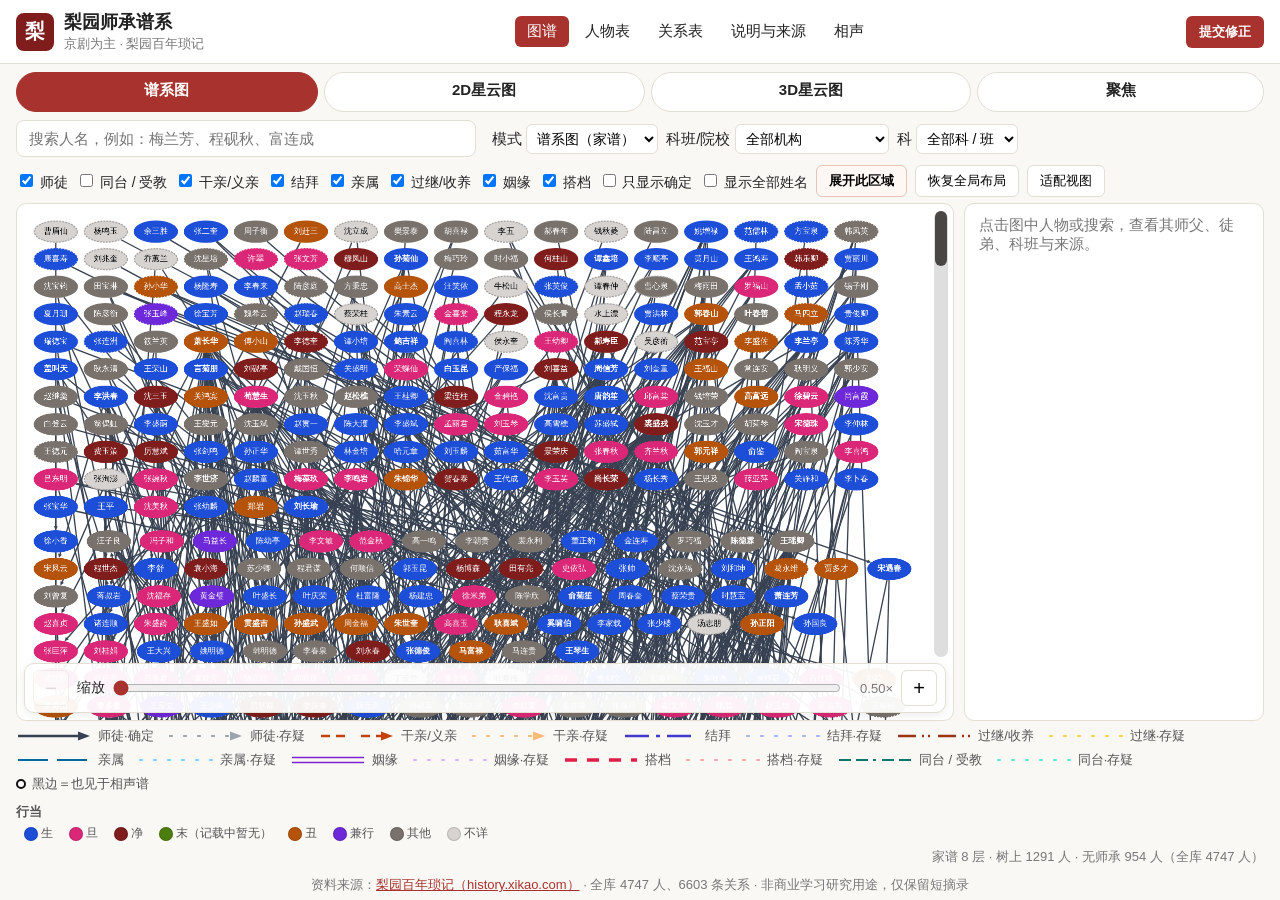
==== commit 51e46caa: "去掉图例里的说明文字，只保留线样、色标和统计。 相声和梨园的图例不再显示疏圆点说明、节点大小提示，以及「没有任何关系故不画出」这类句子。  Co-authored-by: accuratep0wer " ====
--- a/liyuan/index.html
+++ b/liyuan/index.html
@@ -102,11 +102,8 @@
     <span><i class="ln" data-line="partner" data-dis="1"></i>搭档·存疑</span>
     <span><i class="ln" data-line="other"></i>同台 / 受教</span>
     <span><i class="ln" data-line="other" data-dis="1"></i>同台·存疑</span>
-    <span class="muted">存疑一律是疏圆点，颜色比同类型更淡。这种点线不用在确定关系上。</span>
     <span><i class="dot xo"></i>黑边＝也见于相声谱</span>
-    <span class="muted">较淡的字是没有独立戏考条目的名录人物。</span>
     <div id="lyColorLegend" class="ly-color-legend"></div>
-    <span class="muted" id="hiddenNote"></span>
     <span id="stat"></span>
   </div>
 </section>
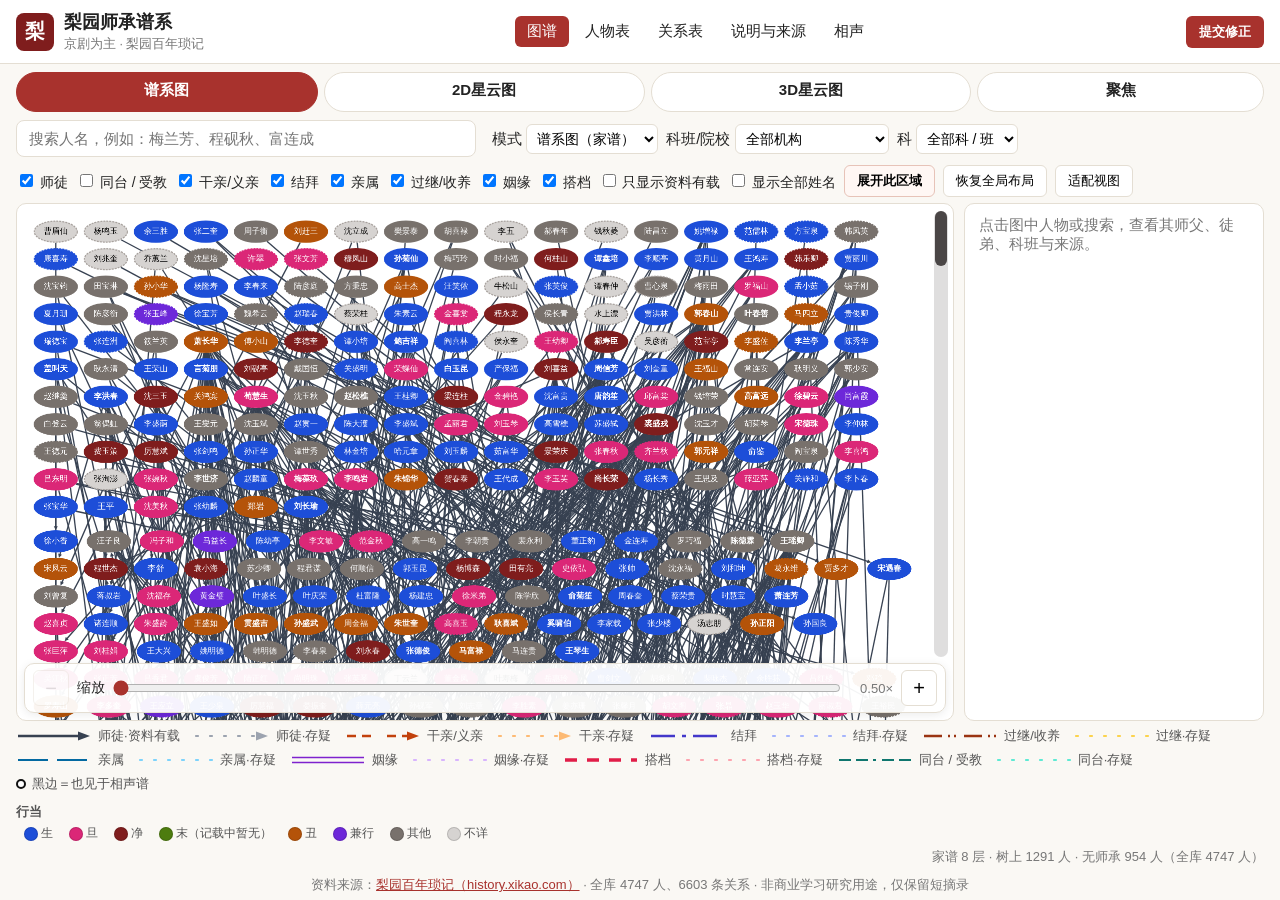
==== commit 73606ab2: "展示相声与梨园关系依据，补充交叉核对来源" ====
--- a/liyuan/index.html
+++ b/liyuan/index.html
@@ -61,7 +61,7 @@
       <label class="t-guoji"><input type="checkbox" data-type="guoji" checked> 过继/收养</label>
       <label class="t-mar"><input type="checkbox" data-type="marriage" checked> 姻缘</label>
       <label class="t-partner"><input type="checkbox" id="showPartner" checked> 搭档</label>
-      <label class="t-dis"><input type="checkbox" id="onlyDoc"> 只显示确定</label>
+      <label class="t-dis"><input type="checkbox" id="onlyDoc"> 只显示资料有载</label>
       <label><input type="checkbox" id="labels"> 显示全部姓名</label>
       <button id="expand" type="button" title="放大到能看清姓名。其他人仍留在图上，缩小或拖动都能看到。">展开此区域</button>
       <button id="resetLayout" type="button" title="缩小，回到完整全局布局">恢复全局布局</button>
@@ -86,7 +86,7 @@
     </div>
   </div>
   <div class="legend">
-    <span><i class="ln" data-line="md"></i>师徒·确定</span>
+    <span><i class="ln" data-line="md"></i>师徒·资料有载</span>
     <span><i class="ln" data-line="md" data-dis="1"></i>师徒·存疑</span>
     <span><i class="ln" data-line="ganqin"></i>干亲/义亲</span>
     <span><i class="ln" data-line="ganqin" data-dis="1"></i>干亲·存疑</span>
@@ -118,9 +118,9 @@
 <section id="view-relations" class="view" hidden>
   <div class="tbl-tools"><input id="rq" type="search" placeholder="筛选关系（人名/说明）">
     <select id="rtype"><option value="">全部类型</option><option value="master_disciple">师徒</option><option value="other">同台/受教</option><option value="ganqin">干亲/义亲</option><option value="jiebai">结拜</option><option value="kin">亲属</option><option value="guoji">过继/收养</option><option value="marriage">姻缘</option><option value="partner">搭档</option></select>
-    <select id="rconf"><option value="">全部可信度</option><option value="documented">确定</option><option value="disputed">存疑</option></select> <span id="rcount"></span></div>
+    <select id="rconf"><option value="">全部记录状态</option><option value="documented">资料有载</option><option value="disputed">存疑</option></select> <span id="rcount"></span></div>
   <div class="tbl-wrap"><table id="rtable"><thead><tr>
-    <th data-k="type">类型</th><th data-k="fromName">从（师/长）</th><th data-k="toName">到（徒/亲）</th><th data-k="detail">说明</th><th data-k="confidence">可信度</th><th>来源</th></tr></thead><tbody></tbody></table></div>
+    <th data-k="type">类型</th><th data-k="fromName">从（师/长）</th><th data-k="toName">到（徒/亲）</th><th data-k="detail">说明</th><th data-k="confidence">记录状态</th><th>来源</th></tr></thead><tbody></tbody></table></div>
 </section>
 
 <section id="view-about" class="view" hidden>
@@ -133,7 +133,7 @@
       <li><b>搭档</b>包括长期合作、挎刀配戏、琴师与鼓师。<b>亲属</b>和<b>姻缘</b>来自族谱图与正文中的称谓。</li>
       <li><b>干亲/义亲</b>是橙色成对短划，箭头由义父或义母指向义子、义女。<b>结拜</b>是靛蓝色长划加点，没有箭头。<b>过继/收养</b>是褐色点点划。<b>姻缘</b>是紫色双线。</li>
       <li><b>同台 / 受教</b>默认关掉。同台不等于固定搭档，受教不等于拜师；打开后图会密很多。</li>
-      <li>确定关系用各类型自己的线型。存疑一律改成同色更淡的疏圆点，这种点线不用在确定关系上。一条关系都没有的人不画出。没有独立戏考条目、只出现在别人名单里的人画得更淡。</li>
+      <li>资料有载的关系用各类型自己的线型。存疑一律改成同色更淡的疏圆点，这种点线不用在资料有载的关系上。一条关系都没有的人不画出。没有独立戏考条目、只出现在别人名单里的人画得更淡。</li>
       <li>菱形节点是和高置信度对上了相声谱系的人，侧栏可以一键跳到相声图谱里的同一人。</li>
     </ul>
     <h3>科班与院校</h3>
@@ -141,6 +141,9 @@
     <h3>谱系图</h3>
     <p>家谱自上而下。最早的一辈在上，然后一代一代往下。深度按师徒关系计算，不另造师父。没有师承、但有亲属或搭档的人放在下方「无师承，但有其他关系」。</p>
     <p class="muted" id="buildinfo"></p>
+    <h3>证据与不确定性</h3>
+    <p>“资料有载”对应原始数据的 documented 标记，不等于独立核验结论。关系卡可展开查看正文或谱图来源、关系年份及备注。缺少年份不代表关系不存在；“私淑”“受教”也不应直接等同正式拜师。同门是共同师父关系的推导。</p>
+    <p id="evidenceCoverage" class="notice"></p>
     <h3 id="srcs">来源列表</h3>
     <ol id="sourceList"></ol>
     <p id="hiddenAbout" hidden></p>
--- a/assets/style.css
+++ b/assets/style.css
@@ -146,3 +146,15 @@
   .dlg-actions{justify-content:stretch}
   .dlg-actions button,.dlg-actions a{flex:1 1 auto;text-align:center}
 }
+
+/* Relation evidence stays adjacent to the claim; long source URLs wrap on phones. */
+.relation-evidence{margin:6px 0 12px;border-left:2px solid var(--line);padding-left:9px;font-size:13px}
+.relation-evidence summary{cursor:pointer;color:var(--accent);padding:4px 0}
+.relation-evidence summary:focus-visible{outline:2px solid var(--accent);outline-offset:3px}
+.evidence-status{margin:8px 0}
+.evidence-sources,.evidence-notes{padding-left:20px!important;list-style:decimal!important}
+.evidence-sources li,.evidence-notes li{margin:7px 0!important;overflow-wrap:anywhere}
+.evidence-sources a{overflow-wrap:anywhere}
+.focus-presets{display:inline-flex;gap:4px;flex-wrap:wrap}
+
+.cross-evidence{margin-top:12px;border-top:1px solid var(--line);padding-top:6px}.cross-evidence article{margin:10px 0;overflow-wrap:anywhere}.cross-evidence article p{margin:5px 0}
--- a/assets/mobile.css
+++ b/assets/mobile.css
@@ -4,6 +4,7 @@
 html[data-layout="drawer"] body { overflow-x: hidden; }
 
 .panel-handle {
+  touch-action: none;
   display: none;
   border: 0;
   background: transparent;
--- a/liyuan/assets/liyuan.css
+++ b/liyuan/assets/liyuan.css
@@ -32,3 +32,12 @@
 .ly-chip{display:inline-flex;align-items:center;font-size:12px;white-space:nowrap}
 .bio { margin: 8px 0; line-height: 1.6; font-size: 14px; }
 #inst, #cohort { max-width: 11em; }
+
+/* Evidence stays compact until requested; useful on narrow person panels too. */
+.rel-evidence { margin: 5px 0 10px; font-size: 12px; line-height: 1.6; }
+.rel-evidence summary { cursor: pointer; color: #7f1d1d; }
+.rel-evidence dl { display: grid; grid-template-columns: 5.5em minmax(0, 1fr); gap: 3px 8px; margin: 6px 0; }
+.rel-evidence dt { color: #6b7280; }
+.rel-evidence dd { margin: 0; overflow-wrap: anywhere; }
+.rel-evidence p { margin: 5px 0; }
+#rtable .rel-evidence { min-width: 160px; }
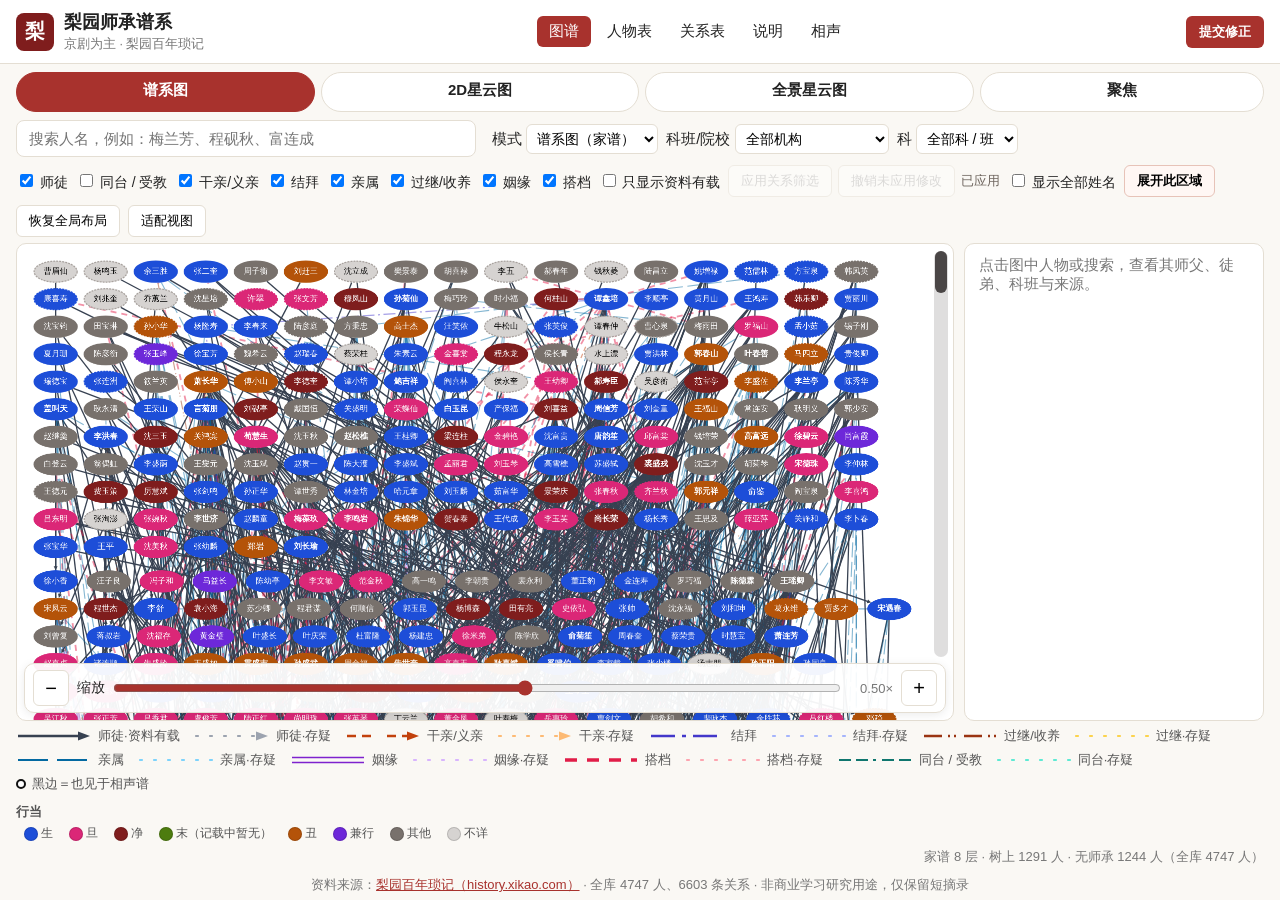
==== commit 467eb345: "Unify Xiansheng and Liyuan graph controls and move affiliations into people" ====
--- a/liyuan/index.html
+++ b/liyuan/index.html
@@ -2,13 +2,13 @@
 <html lang="zh-CN">
 <head>
 <meta charset="utf-8">
-<meta name="viewport" content="width=device-width, initial-scale=1">
+<meta name="viewport" content="width=device-width, initial-scale=1, viewport-fit=cover">
 <title>梨园师承谱系 · 京剧为主</title>
 <meta name="description" content="根据梨园百年琐记整理的京剧为主师承谱系：师徒、亲属、搭档，以及科班与院校。">
 <link rel="icon" href="data:image/svg+xml,%3Csvg xmlns='http://www.w3.org/2000/svg' viewBox='0 0 32 32'%3E%3Crect width='32' height='32' rx='6' fill='%237f1d1d'/%3E%3Ctext x='16' y='22' text-anchor='middle' font-size='18' fill='white' font-family='serif'%3E梨%3C/text%3E%3C/svg%3E">
-<link rel="stylesheet" href="../assets/style.css">
-<link rel="stylesheet" href="../assets/mobile.css">
-<link rel="stylesheet" href="assets/liyuan.css">
+<link rel="stylesheet" href="../assets/style.css?v=20261114-parity">
+<link rel="stylesheet" href="../assets/mobile.css?v=20261114-parity">
+<link rel="stylesheet" href="assets/liyuan.css?v=20261114-parity">
 </head>
 <body>
 <header>
@@ -17,7 +17,7 @@
     <a href="#tree" data-view="graph">图谱</a>
     <a href="#people" data-view="people">人物表</a>
     <a href="#relations" data-view="relations">关系表</a>
-    <a href="#about" data-view="about">说明与来源</a>
+    <a href="#about" data-view="about">说明</a>
     <a href="../">相声</a>
   </nav>
   <button type="button" id="feedbackBtn" class="feedback-btn" title="需要 GitHub 账号。将打开预填好的议题；本站不接收邮件。">提交修正</button>
@@ -28,7 +28,7 @@
   <div class="mode-tabs" role="tablist">
     <a href="#tree" data-mode="tree" title="自上而下的家谱，一代一代往下排">谱系图</a>
     <a href="#nebula" data-mode="nebula" title="星团式布局">2D星云图</a>
-    <a href="#3d" data-mode="network" title="全网络。地址 #graph 仍打开这一张">3D星云图</a>
+    <a href="#3d" data-mode="network" title="全网络。地址 #graph 仍打开这一张">全景星云图</a>
     <a href="#graph" data-mode="ego" title="从一个人向外看师承">聚焦</a>
   </div>
   <div class="toolbar">
@@ -41,7 +41,7 @@
         <select id="mode">
           <option value="tree">谱系图（家谱）</option>
           <option value="nebula">2D星云图</option>
-          <option value="network">3D星云图</option>
+          <option value="network">全景星云图</option>
           <option value="ego">聚焦所选人物</option>
         </select>
       </label>
@@ -62,6 +62,7 @@
       <label class="t-mar"><input type="checkbox" data-type="marriage" checked> 姻缘</label>
       <label class="t-partner"><input type="checkbox" id="showPartner" checked> 搭档</label>
       <label class="t-dis"><input type="checkbox" id="onlyDoc"> 只显示资料有载</label>
+      <span class="relation-filter-actions"><button type="button" id="applyRelations" disabled>应用关系筛选</button><button type="button" id="resetRelationDraft" disabled>撤销未应用修改</button><small id="relationFilterStatus" role="status">已应用</small></span>
       <label><input type="checkbox" id="labels"> 显示全部姓名</label>
       <button id="expand" type="button" title="放大到能看清姓名。其他人仍留在图上，缩小或拖动都能看到。">展开此区域</button>
       <button id="resetLayout" type="button" title="缩小，回到完整全局布局">恢复全局布局</button>
@@ -71,6 +72,10 @@
   <div class="graph-wrap">
     <div class="cy-stage">
       <div id="cy" aria-label="梨园师承关系图"></div>
+      <div class="phone-graph-actions" role="group" aria-label="手机图谱工具">
+        <button type="button" id="graphWideToggle" aria-pressed="false">全屏看图</button>
+        <button type="button" id="graphLegendToggle" aria-controls="graphLegend" aria-expanded="false">图例</button>
+      </div>
       <svg id="hull" aria-hidden="true"></svg>
       <div class="zoombar" role="group" aria-label="缩放">
         <button type="button" id="zoomOut" aria-label="缩小">−</button>
@@ -85,7 +90,7 @@
       <aside id="panel"><div class="placeholder">点击图中人物或搜索，查看其师父、徒弟、科班与来源。</div></aside>
     </div>
   </div>
-  <div class="legend">
+  <div class="legend" id="graphLegend">
     <span><i class="ln" data-line="md"></i>师徒·资料有载</span>
     <span><i class="ln" data-line="md" data-dis="1"></i>师徒·存疑</span>
     <span><i class="ln" data-line="ganqin"></i>干亲/义亲</span>
@@ -127,25 +132,12 @@
   <article class="about">
     <h2>说明</h2>
     <p>本页整理京剧为主的梨园师承，供个人、非商业的学习研究使用。资料来源：<a href="https://history.xikao.com/" target="_blank" rel="noopener">梨园百年琐记（history.xikao.com）</a>。每个人物侧栏都链回戏考原条目。正文只摘录条目开头的一小段，版权归原作者及戏考所有，请勿作商业用途或整篇转载。</p>
-    <h3>图上有什么</h3>
-    <ul>
-      <li><b>师徒</b>只收录戏考师承谱图和正文里写明的拜师、学艺、私淑。同科班、同一科（如盛字科）或科班教师身份<b>不会</b>被当成师徒。</li>
-      <li><b>搭档</b>包括长期合作、挎刀配戏、琴师与鼓师。<b>亲属</b>和<b>姻缘</b>来自族谱图与正文中的称谓。</li>
-      <li><b>干亲/义亲</b>是橙色成对短划，箭头由义父或义母指向义子、义女。<b>结拜</b>是靛蓝色长划加点，没有箭头。<b>过继/收养</b>是褐色点点划。<b>姻缘</b>是紫色双线。</li>
-      <li><b>同台 / 受教</b>默认关掉。同台不等于固定搭档，受教不等于拜师；打开后图会密很多。</li>
-      <li>资料有载的关系用各类型自己的线型。存疑一律改成同色更淡的疏圆点，这种点线不用在资料有载的关系上。一条关系都没有的人不画出。没有独立戏考条目、只出现在别人名单里的人画得更淡。</li>
-      <li>菱形节点是和高置信度对上了相声谱系的人，侧栏可以一键跳到相声图谱里的同一人。</li>
-    </ul>
-    <h3>科班与院校</h3>
-    <p>工具栏可以选择富连成、中华戏曲专科学校等机构，再选一科（喜、连、富、盛、世、元、韵……）。成员会高亮；在 2D星云图上，还会用一块半透明的范围把他们圈起来。谱系图按生、旦、净、末、丑上色。</p>
-    <h3>谱系图</h3>
-    <p>家谱自上而下。最早的一辈在上，然后一代一代往下。深度按师徒关系计算，不另造师父。没有师承、但有亲属或搭档的人放在下方「无师承，但有其他关系」。</p>
+    <p>点击人物查看师承与亲属，再次点击可取消选中。关系选项先暂存，点击「应用关系筛选」后统一更新；「恢复全图布局」在谱系图内缩小查看全部人物，不切换视图。</p>
+    <p>科班/院校与科别可筛选高亮成员，同科班不等于师徒。谱系图按行当上色；跨相声的人物可在侧栏跳转。手机支持单指平移、双指缩放、全屏看图及折叠图例。</p>
     <p class="muted" id="buildinfo"></p>
     <h3>证据与不确定性</h3>
     <p>“资料有载”对应原始数据的 documented 标记，不等于独立核验结论。关系卡可展开查看正文或谱图来源、关系年份及备注。缺少年份不代表关系不存在；“私淑”“受教”也不应直接等同正式拜师。同门是共同师父关系的推导。</p>
     <p id="evidenceCoverage" class="notice"></p>
-    <h3 id="srcs">来源列表</h3>
-    <ol id="sourceList"></ol>
     <p id="hiddenAbout" hidden></p>
   </article>
 </section>
@@ -167,9 +159,9 @@
   </div>
 </dialog>
 <script src="../vendor/cytoscape.min.js"></script>
-<script src="../assets/mobile.js"></script>
+<script src="../assets/mobile.js?v=20261114-parity"></script>
 <script src="../assets/line-style.js"></script>
-<script src="assets/app.js"></script>
+<script src="assets/app.js?v=20261114-parity"></script>
 <!-- Cloudflare Web Analytics --><script type='module' src='https://static.cloudflareinsights.com/beacon.min.js' data-cf-beacon='{"token": "337a81f2145c44d1aca19c5d9b5fbe1d"}'></script><!-- End Cloudflare Web Analytics -->
 </body>
 </html>
--- a/assets/style.css
+++ b/assets/style.css
@@ -158,3 +158,35 @@
 .focus-presets{display:inline-flex;gap:4px;flex-wrap:wrap}
 
 .cross-evidence{margin-top:12px;border-top:1px solid var(--line);padding-top:6px}.cross-evidence article{margin:10px 0;overflow-wrap:anywhere}.cross-evidence article p{margin:5px 0}
+
+/* Organization selector matches the native 梨园 institution control. */
+.organization-status{margin:0;padding:5px 14px;color:#78716c;font-size:12px;background:#fafaf9;border-bottom:1px solid #e7e5e4}
+.organization-evidence li{margin-bottom:12px}.organization-evidence p{margin:4px 0}.organization-evidence small{color:#78716c}
+
+.relation-filter-actions{display:inline-flex;align-items:center;gap:6px;flex-wrap:wrap}
+#applyRelations:not(:disabled){background:var(--accent,#a8322d);color:#fff;border-color:var(--accent,#a8322d);font-weight:700}
+#relationFilterStatus{color:#6f665f;white-space:nowrap}
+
+/* Unverified model leads are visible but not part of the relationship graph. */
+.audit-details{margin:8px 12px 12px;padding:8px 12px;background:#fafaf9;border-radius:6px;overflow-wrap:anywhere}
+.audit-details summary{cursor:pointer;color:var(--accent);font-weight:600}
+.audit-details li,.cross-evidence li{margin:6px 0}
+
+
+.organization-strip{display:flex;align-items:center;flex-wrap:wrap;gap:2px 12px;padding:4px 14px;background:#fafaf9;border-bottom:1px solid #e7e5e4;font-size:12px}
+.organization-strip .organization-status{background:transparent;border:0;padding:0}
+.organization-strip a{white-space:nowrap}
+.org-table-title{margin:.2em 0 .45em}
+.org-table-intro{max-width:64ch;margin:.3em 0 1em}
+#orgTable td:nth-child(-n+3){white-space:nowrap}
+#orgTable .notes{min-width:16em;max-width:34em}
+#orgTable .org-source{min-width:13em;max-width:24em}
+#orgTable .org-source small,#orgTable .org-source span{color:var(--muted)}
+#organization{max-width:17em}
+@media(max-width:600px){#organization{max-width:10em}.organization-strip{padding-inline:8px}#organizationRoster .tbl-tools input{min-width:10em}.org-table-intro{font-size:14px}}
+
+.organization-roster{margin:16px 0;padding:10px 12px;border:1px solid var(--line);border-radius:8px}
+.organization-roster>summary{cursor:pointer;font-weight:700;color:var(--accent)}
+.person-org{min-width:12em;max-width:26em;white-space:normal}
+.person-org-record{overflow-wrap:anywhere}
+.person-org-record p{margin:.4em 0 .65em}
--- a/assets/mobile.css
+++ b/assets/mobile.css
@@ -188,3 +188,131 @@
 html[data-layout="drawer"] button,
 html[data-layout="sheet"] .mode-tabs a,
 html[data-layout="drawer"] .mode-tabs a { min-height: 40px; }
+
+/* Keep the guide outside the canvas on desktop, as before. */
+.phone-graph-actions { display: none; }
+
+/* Compact view: the legend is a temporary overlay, not a row that shrinks the graph. */
+html:is([data-layout="sheet"],[data-layout="drawer"]) body:has(#view-graph:not([hidden])) {
+  height: 100dvh;
+  height: var(--app-h, 100dvh);
+  overflow: hidden;
+}
+html:is([data-layout="sheet"],[data-layout="drawer"]) #view-graph { position: relative; }
+html:is([data-layout="sheet"],[data-layout="drawer"]) .phone-graph-actions {
+  position: absolute;
+  top: 6px;
+  left: 6px;
+  z-index: 8;
+  display: flex;
+  gap: 5px;
+}
+.phone-graph-actions button {
+  font-size: 13px;
+  background: rgba(255,255,255,.96);
+  box-shadow: 0 1px 5px rgba(0,0,0,.1);
+}
+html:is([data-layout="sheet"],[data-layout="drawer"]) #graphLegend { display: none; }
+html:is([data-layout="sheet"],[data-layout="drawer"])[data-graph-legend] #graphLegend {
+  position: fixed;
+  z-index: 32;
+  left: max(8px, env(safe-area-inset-left));
+  right: max(48px, env(safe-area-inset-right));
+  bottom: max(54px, calc(8px + env(safe-area-inset-bottom)));
+  display: flex;
+  align-content: flex-start;
+  gap: 8px 12px;
+  margin: 0;
+  padding: 10px;
+  border: 1px solid var(--line);
+  border-radius: 12px;
+  background: #fff;
+  box-shadow: 0 4px 18px #0002;
+  max-height: min(45dvh, 280px);
+  overflow: auto;
+  overscroll-behavior: contain;
+}
+html:is([data-layout="sheet"],[data-layout="drawer"]) #cy { touch-action: none; }
+html:is([data-layout="sheet"],[data-layout="drawer"]) .tree-scroll {
+  background: transparent;
+}
+html:is([data-layout="sheet"],[data-layout="drawer"]) .tree-scroll::before {
+  content: "";
+  position: absolute;
+  border-radius: 8px;
+  background: rgba(28,25,23,.15);
+  pointer-events: none;
+}
+html:is([data-layout="sheet"],[data-layout="drawer"]) .tree-scroll.y { width: 36px; right: 0; bottom: 60px; }
+html:is([data-layout="sheet"],[data-layout="drawer"]) .tree-scroll.y::before { inset: 0 11px; }
+html:is([data-layout="sheet"],[data-layout="drawer"]) .tree-scroll.y .thumb { left: 10px; right: 10px; }
+html:is([data-layout="sheet"],[data-layout="drawer"]) .tree-scroll.x { height: 24px; right: 40px; bottom: 12px; }
+html:is([data-layout="sheet"],[data-layout="drawer"]) .tree-scroll.x::before { inset: 7px 0; }
+html:is([data-layout="sheet"],[data-layout="drawer"]) .tree-scroll.x .thumb { top: 6px; bottom: 6px; }
+html[data-layout="sheet"] .tree-scroll.y { bottom: 110px; }
+html[data-layout="sheet"] .tree-scroll.x { bottom: 48px; }
+html[data-layout="sheet"] .zoombar { bottom: 76px; }
+html[data-layout="drawer"] .tree-scroll.y { right: 44px; }
+html[data-layout="drawer"] .tree-scroll.x, html[data-layout="drawer"] .zoombar { right: 82px; }
+html[data-layout="drawer"] .zoombar { bottom: 39px; }
+
+/* Full-view mode is a layout choice, independent of the graph type. */
+html:is([data-layout="sheet"],[data-layout="drawer"])[data-graph-wide] body > header,
+html:is([data-layout="sheet"],[data-layout="drawer"])[data-graph-wide] #view-graph > :is(.mode-tabs,.toolbar,.organization-strip) {
+  display: none;
+}
+html:is([data-layout="sheet"],[data-layout="drawer"])[data-graph-wide] body:has(#view-graph:not([hidden])) main {
+  position: fixed;
+  inset: 0;
+  height: 100dvh;
+  height: var(--app-h, 100dvh);
+  overflow: hidden;
+  padding: 0;
+}
+html:is([data-layout="sheet"],[data-layout="drawer"])[data-graph-wide] #view-graph:not([hidden]) { overflow: hidden; }
+html:is([data-layout="sheet"],[data-layout="drawer"])[data-graph-wide] .graph-wrap { min-height: 0; }
+html:is([data-layout="sheet"],[data-layout="drawer"])[data-graph-wide] #cy { border: 0; border-radius: 0; }
+html:is([data-layout="sheet"],[data-layout="drawer"])[data-graph-wide] .phone-graph-actions {
+  top: calc(6px + env(safe-area-inset-top));
+  left: calc(6px + env(safe-area-inset-left));
+}
+html:is([data-layout="sheet"],[data-layout="drawer"])[data-graph-wide] .tree-scroll.y {
+  top: calc(4px + env(safe-area-inset-top));
+  right: env(safe-area-inset-right);
+  bottom: calc(4px + env(safe-area-inset-bottom));
+}
+html:is([data-layout="sheet"],[data-layout="drawer"])[data-graph-wide] .tree-scroll.x {
+  left: calc(8px + env(safe-area-inset-left));
+  right: calc(40px + env(safe-area-inset-right));
+  bottom: calc(49px + env(safe-area-inset-bottom));
+}
+html:is([data-layout="sheet"],[data-layout="drawer"])[data-graph-wide] .zoombar {
+  left: calc(6px + env(safe-area-inset-left));
+  right: calc(42px + env(safe-area-inset-right));
+  bottom: calc(77px + env(safe-area-inset-bottom));
+}
+html:is([data-layout="sheet"],[data-layout="drawer"])[data-graph-wide] #panelDock {
+  right: calc(40px + env(safe-area-inset-right));
+  bottom: env(safe-area-inset-bottom);
+}
+html[data-layout="drawer"][data-graph-wide] #panelDock { top: calc(52px + env(safe-area-inset-top)); }
+html[data-layout="drawer"][data-graph-wide] #panelDock.collapsed {
+  top: auto;
+  left: calc(8px + env(safe-area-inset-left));
+  right: auto;
+  width: auto;
+  height: 45px;
+  transform: none;
+  border-radius: 10px;
+}
+html[data-layout="drawer"][data-graph-wide] #panelDock.collapsed .panel-handle {
+  writing-mode: horizontal-tb;
+  width: auto;
+}
+html[data-layout="drawer"][data-graph-wide] #panelDock.collapsed #panel { display: none; }
+
+html:is([data-layout="sheet"],[data-layout="drawer"]) #organizationFocus:disabled,
+html:is([data-layout="sheet"],[data-layout="drawer"]) .organization-strip:not([data-org-selected]) { display: none; }
+html:is([data-layout="sheet"],[data-layout="drawer"]) :is(nav,.mode-tabs) { scrollbar-width: none; }
+html[data-layout="sheet"] .toolbar { gap: 4px 8px; }
+html[data-layout="sheet"] #organization { max-width: 9em; }
